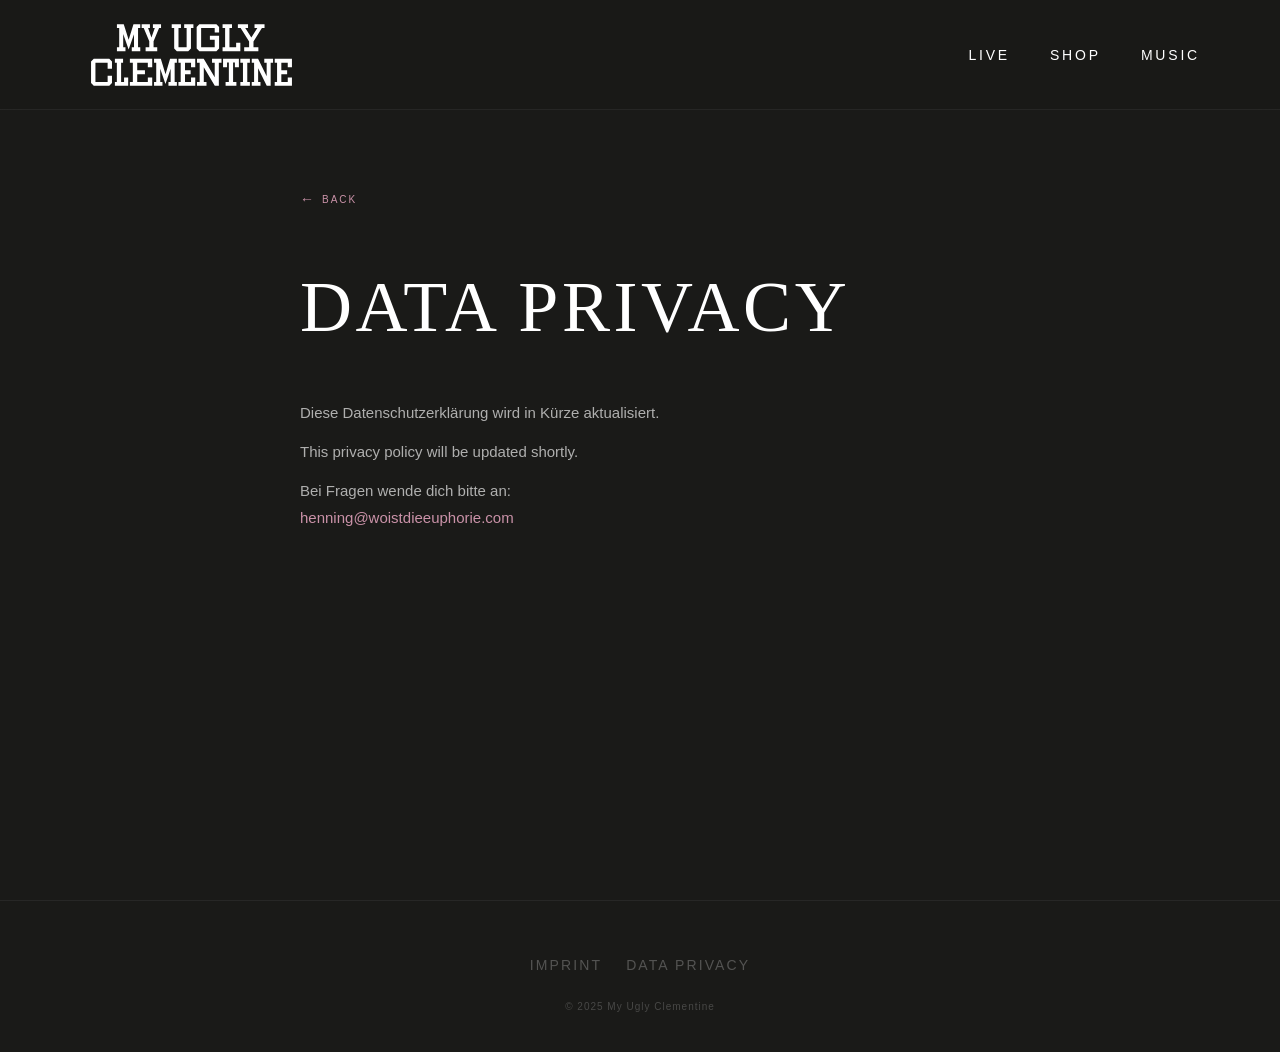
==== data-privacy.html @ e2691727 "Initial commit" ====
<!DOCTYPE html>
<html lang="de">
<head>
  <meta charset="UTF-8">
  <meta name="viewport" content="width=device-width, initial-scale=1.0">
  <title>Data Privacy – My Ugly Clementine</title>
  <link rel="stylesheet" href="style.css">
</head>
<body>

  <nav id="main-nav" class="scrolled">
    <div class="nav-inner">
      <a href="index.html" class="nav-logo">
        <img src="./Images/MUC-Logo_01.svg" alt="My Ugly Clementine">
      </a>
      <ul class="nav-links">
        <li><a href="index.html#live">Live</a></li>
        <li><a href="https://shop.myuglyclementine.com/" target="_blank" rel="noopener">Shop</a></li>
        <li><a href="https://linktr.ee/myuglyclementine" target="_blank" rel="noopener">Music</a></li>
      </ul>
    </div>
  </nav>

  <main class="subpage-wrap">
    <div class="container">
      <a href="index.html" class="subpage-back">Back</a>
      <h1>Data Privacy</h1>

      <p>Diese Datenschutzerklärung wird in Kürze aktualisiert.</p>
      <p>This privacy policy will be updated shortly.</p>

      <p>Bei Fragen wende dich bitte an:<br>
        <a href="mailto:henning@woistdieeuphorie.com">henning@woistdieeuphorie.com</a>
      </p>
    </div>
  </main>

  <footer class="site-footer">
    <div class="container">
      <nav class="footer-nav">
        <a href="imprint.html">Imprint</a>
        <a href="data-privacy.html">Data Privacy</a>
      </nav>
      <p class="footer-copy">© 2025 My Ugly Clementine</p>
    </div>
  </footer>

</body>
</html>
---- style.css ----
/* ============================================================
   FONTS
   ============================================================ */
@font-face {
  font-family: 'MUC Stars';
  src: url('./fonts/MUCStars-Regular.woff2') format('woff2'),
       url('./fonts/MUCStars-Regular.woff') format('woff');
  font-weight: 400;
  font-style: normal;
  font-display: swap;
}

@font-face {
  font-family: 'MUC Stars Condensed';
  src: url('./fonts/MUCStars-RegularCondensed.woff2') format('woff2'),
       url('./fonts/MUCStars-RegularCondensed.woff') format('woff');
  font-weight: 400;
  font-style: normal;
  font-display: swap;
}

@import url('https://fonts.googleapis.com/css2?family=Inter:wght@300;400&display=swap');

/* ============================================================
   CUSTOM PROPERTIES
   ============================================================ */
:root {
  --black:        #1a1a18;
  --dark-purple:  #220025;
  --mauve:        #7a4456;
  --pink:         #ca92a8;
  --olive:        #555832;
  --navy:         #43497b;
  --rose:         #da525d;
  --white:        #ffffff;
  --off-white:    #f0ece8;

  --font-display: 'MUC Stars', serif;
  --font-condensed: 'MUC Stars Condensed', serif;
  --font-body:    'Inter', Arial, sans-serif;

  --nav-height: 110px;
  --transition: 0.3s ease;
}

/* ============================================================
   RESET & BASE
   ============================================================ */
*, *::before, *::after {
  box-sizing: border-box;
  margin: 0;
  padding: 0;
}

html {
  scroll-behavior: smooth;
}

body {
  background-color: var(--black);
  color: var(--white);
  font-family: var(--font-body);
  font-weight: 300;
  -webkit-font-smoothing: subpixel-antialiased;
  -moz-osx-font-smoothing: auto;
}

a {
  color: inherit;
  text-decoration: none;
}

ul {
  list-style: none;
}

img {
  display: block;
  max-width: 100%;
}

.container {
  width: 100%;
  max-width: 1200px;
  margin: 0 auto;
  padding: 0 40px;
}

/* ============================================================
   NAVIGATION
   ============================================================ */
#main-nav {
  position: fixed;
  top: 0;
  left: 0;
  right: 0;
  z-index: 100;
  height: var(--nav-height);
  background: linear-gradient(to bottom, rgba(26,26,24,0.6) 0%, rgba(26,26,24,0) 100%);
  transition: background var(--transition), backdrop-filter var(--transition);
}

#main-nav.scrolled {
  background: rgba(26, 26, 24, 0.92);
  backdrop-filter: blur(12px);
  -webkit-backdrop-filter: blur(12px);
  border-bottom: 1px solid rgba(255, 255, 255, 0.06);
}

.nav-inner {
  max-width: 1200px;
  margin: 0 auto;
  padding: 0 40px;
  height: 100%;
  display: flex;
  align-items: center;
  justify-content: space-between;
}

.nav-logo img {
  height: 96px;
  width: auto;
  filter: brightness(0) invert(1);
  transition: opacity var(--transition);
}

.nav-logo:hover img {
  opacity: 0.7;
}

.nav-links {
  display: flex;
  align-items: center;
  gap: 40px;
}

.nav-links a {
  font-family: var(--font-body);
  font-weight: 400;
  font-size: 14px;
  letter-spacing: 0.2em;
  text-transform: uppercase;
  color: var(--white);
  transition: color var(--transition);
  position: relative;
}

.nav-links a::after {
  content: '';
  position: absolute;
  bottom: -3px;
  left: 0;
  right: 0;
  height: 1px;
  background: var(--pink);
  transform: scaleX(0);
  transition: transform var(--transition);
  transform-origin: left center;
}

.nav-links a:hover {
  color: var(--pink);
}

.nav-links a:hover::after {
  transform: scaleX(1);
}

/* ============================================================
   HERO
   ============================================================ */
.hero {
  position: relative;
  width: 100%;
  height: 100vh;
  min-height: 600px;
  background-image: url('Images/MUC_Hero-Image.jpg');
  background-size: cover;
  background-position: center top;
  background-repeat: no-repeat;
}

.hero-overlay {
  position: absolute;
  inset: 0;
  background: linear-gradient(
    to bottom,
    rgba(26, 26, 24, 0.15) 0%,
    rgba(26, 26, 24, 0.0) 40%,
    rgba(26, 26, 24, 0.5) 80%,
    rgba(26, 26, 24, 1.0) 100%
  );
}

/* ---- Scroll indicator ---- */
.hero-scroll {
  position: absolute;
  bottom: 36px;
  left: 50%;
  transform: translateX(-50%);
  display: flex;
  flex-direction: column;
  align-items: center;
  gap: 8px;
  color: rgba(255, 255, 255, 0.7);
  transition: color var(--transition);
  animation: scrollBounce 2.2s ease-in-out infinite;
}

.hero-scroll-label {
  font-family: var(--font-body);
  font-weight: 300;
  font-size: 10px;
  letter-spacing: 0.25em;
  text-transform: uppercase;
}

.hero-scroll:hover {
  color: var(--white);
}

.hero-scroll svg {
  width: 28px;
  height: 28px;
}

@keyframes scrollBounce {
  0%, 100% { transform: translateX(-50%) translateY(0);   opacity: 0.7; }
  50%       { transform: translateX(-50%) translateY(8px); opacity: 1;   }
}

/* ============================================================
   TOUR / LIVE SECTION
   ============================================================ */
.tour-section {
  padding: 80px 0 120px;
  background: var(--black);
  scroll-margin-top: var(--nav-height);
}

.section-heading {
  font-family: var(--font-display);
  font-weight: 400;
  font-size: clamp(60px, 10vw, 120px);
  letter-spacing: 0.05em;
  text-transform: uppercase;
  color: var(--white);
  line-height: 1;
  margin-bottom: 60px;
}

/* ---- Tour list ---- */
.tour-list {
  width: 100%;
}

.tour-loading,
.tour-empty,
.tour-error {
  font-family: var(--font-body);
  font-weight: 300;
  font-size: 14px;
  letter-spacing: 0.05em;
  color: rgba(255, 255, 255, 0.4);
  padding: 40px 0;
}

.tour-row {
  display: grid;
  grid-template-columns: 160px 1fr auto;
  align-items: center;
  gap: 24px;
  padding: 22px 0;
  border-top: 1px solid rgba(255, 255, 255, 0.1);
  transition: background var(--transition);
}

.tour-row:last-child {
  border-bottom: 1px solid rgba(255, 255, 255, 0.1);
}

.tour-row:hover {
  background: rgba(255, 255, 255, 0.02);
}

.tour-date {
  font-family: var(--font-body);
  font-weight: 300;
  font-size: 13px;
  letter-spacing: 0.08em;
  color: var(--pink);
  text-transform: uppercase;
  white-space: nowrap;
}

.tour-info {
  display: flex;
  flex-direction: column;
  gap: 4px;
}

.tour-city {
  font-family: var(--font-body);
  font-weight: 400;
  font-size: 16px;
  letter-spacing: 0.02em;
  color: var(--white);
}

.tour-venue {
  font-family: var(--font-body);
  font-weight: 300;
  font-size: 13px;
  letter-spacing: 0.02em;
  color: rgba(255, 255, 255, 0.45);
}

.tour-ticket {
  display: inline-block;
  font-family: var(--font-body);
  font-weight: 300;
  font-size: 10px;
  letter-spacing: 0.2em;
  text-transform: uppercase;
  color: var(--white);
  border: 1px solid rgba(255, 255, 255, 0.3);
  padding: 8px 18px;
  white-space: nowrap;
  transition: background var(--transition), color var(--transition), border-color var(--transition);
}

.tour-ticket:hover {
  background: var(--pink);
  border-color: var(--pink);
  color: var(--black);
}

.tour-ticket-placeholder {
  display: inline-block;
  width: 100px;
}

/* ============================================================
   FOOTER
   ============================================================ */
.site-footer {
  background: var(--black);
  border-top: 1px solid rgba(255, 255, 255, 0.06);
  padding: 56px 0 40px;
}

.site-footer .container {
  display: flex;
  flex-direction: column;
  align-items: center;
  gap: 28px;
}

.footer-logo {
  height: 56px;
  width: auto;
  filter: brightness(0) invert(1);
  opacity: 0.35;
  transition: opacity var(--transition);
}

.footer-logo:hover {
  opacity: 0.7;
}

.footer-contacts {
  display: flex;
  flex-wrap: wrap;
  justify-content: center;
  align-items: center;
  gap: 6px 0;
  font-family: var(--font-body);
  font-weight: 300;
  font-size: 11px;
  letter-spacing: 0.04em;
  color: rgba(255, 255, 255, 0.35);
  text-align: center;
  line-height: 1.8;
}

.footer-contacts a {
  color: rgba(255, 255, 255, 0.35);
  transition: color var(--transition);
}

.footer-contacts a:hover {
  color: var(--pink);
}

.footer-sep {
  margin: 0 10px;
  opacity: 0.4;
}

.footer-nav {
  display: flex;
  gap: 24px;
}

.footer-nav a {
  font-family: var(--font-body);
  font-weight: 300;
  font-size: 14px;
  letter-spacing: 0.15em;
  text-transform: uppercase;
  color: rgba(255, 255, 255, 0.25);
  transition: color var(--transition);
}

.footer-nav a:hover {
  color: var(--white);
}

.footer-copy {
  font-family: var(--font-body);
  font-weight: 300;
  font-size: 10px;
  letter-spacing: 0.1em;
  color: rgba(255, 255, 255, 0.2);
}

/* ============================================================
   SUBPAGES (Imprint / Data Privacy)
   ============================================================ */
.subpage-wrap {
  min-height: 100vh;
  padding: calc(var(--nav-height) + 80px) 0 120px;
}

.subpage-wrap .container {
  max-width: 760px;
}

.subpage-wrap h1 {
  font-family: var(--font-display);
  font-weight: 400;
  font-size: clamp(40px, 6vw, 72px);
  letter-spacing: 0.05em;
  text-transform: uppercase;
  color: var(--white);
  margin-bottom: 56px;
  line-height: 1;
}

.subpage-wrap h2 {
  font-family: var(--font-body);
  font-weight: 400;
  font-size: 11px;
  letter-spacing: 0.2em;
  text-transform: uppercase;
  color: var(--pink);
  margin: 48px 0 16px;
}

.subpage-wrap h2:first-of-type {
  margin-top: 0;
}

.subpage-wrap p {
  font-family: var(--font-body);
  font-weight: 300;
  font-size: 15px;
  line-height: 1.8;
  color: rgba(255, 255, 255, 0.65);
  margin-bottom: 12px;
}

.subpage-wrap a {
  color: var(--pink);
  transition: opacity var(--transition);
}

.subpage-wrap a:hover {
  opacity: 0.7;
}

.subpage-back {
  display: inline-flex;
  align-items: center;
  gap: 8px;
  font-family: var(--font-body);
  font-weight: 300;
  font-size: 10px;
  letter-spacing: 0.2em;
  text-transform: uppercase;
  color: rgba(255, 255, 255, 0.35);
  margin-bottom: 64px;
  transition: color var(--transition);
}

.subpage-back:hover {
  color: var(--white);
}

.subpage-back::before {
  content: '←';
  font-size: 14px;
  letter-spacing: 0;
}

/* ============================================================
   RESPONSIVE
   ============================================================ */
@media (max-width: 768px) {
  :root {
    --nav-height: 80px;
  }

  .container {
    padding: 0 24px;
  }

  .nav-inner {
    padding: 0 24px;
  }

  .nav-logo img {
    height: 60px;
  }

  .nav-links {
    gap: 24px;
  }

  .nav-links a {
    font-size: 10px;
  }

  .tour-section {
    padding: 60px 0 80px;
  }

  .section-heading {
    margin-bottom: 40px;
  }

  .tour-row {
    grid-template-columns: 1fr auto;
    grid-template-rows: auto auto;
    gap: 8px 16px;
    padding: 18px 0;
  }

  .tour-date {
    grid-column: 1;
    grid-row: 1;
    font-size: 11px;
  }

  .tour-info {
    grid-column: 1;
    grid-row: 2;
  }

  .tour-ticket, .tour-ticket-placeholder {
    grid-column: 2;
    grid-row: 1 / 3;
    align-self: center;
  }
}

@media (max-width: 480px) {
  .nav-links {
    gap: 16px;
  }

  .tour-row {
    grid-template-columns: 1fr;
    grid-template-rows: auto;
    gap: 6px;
  }

  .tour-ticket, .tour-ticket-placeholder {
    grid-column: 1;
    grid-row: auto;
    display: inline-block;
    margin-top: 8px;
  }
}
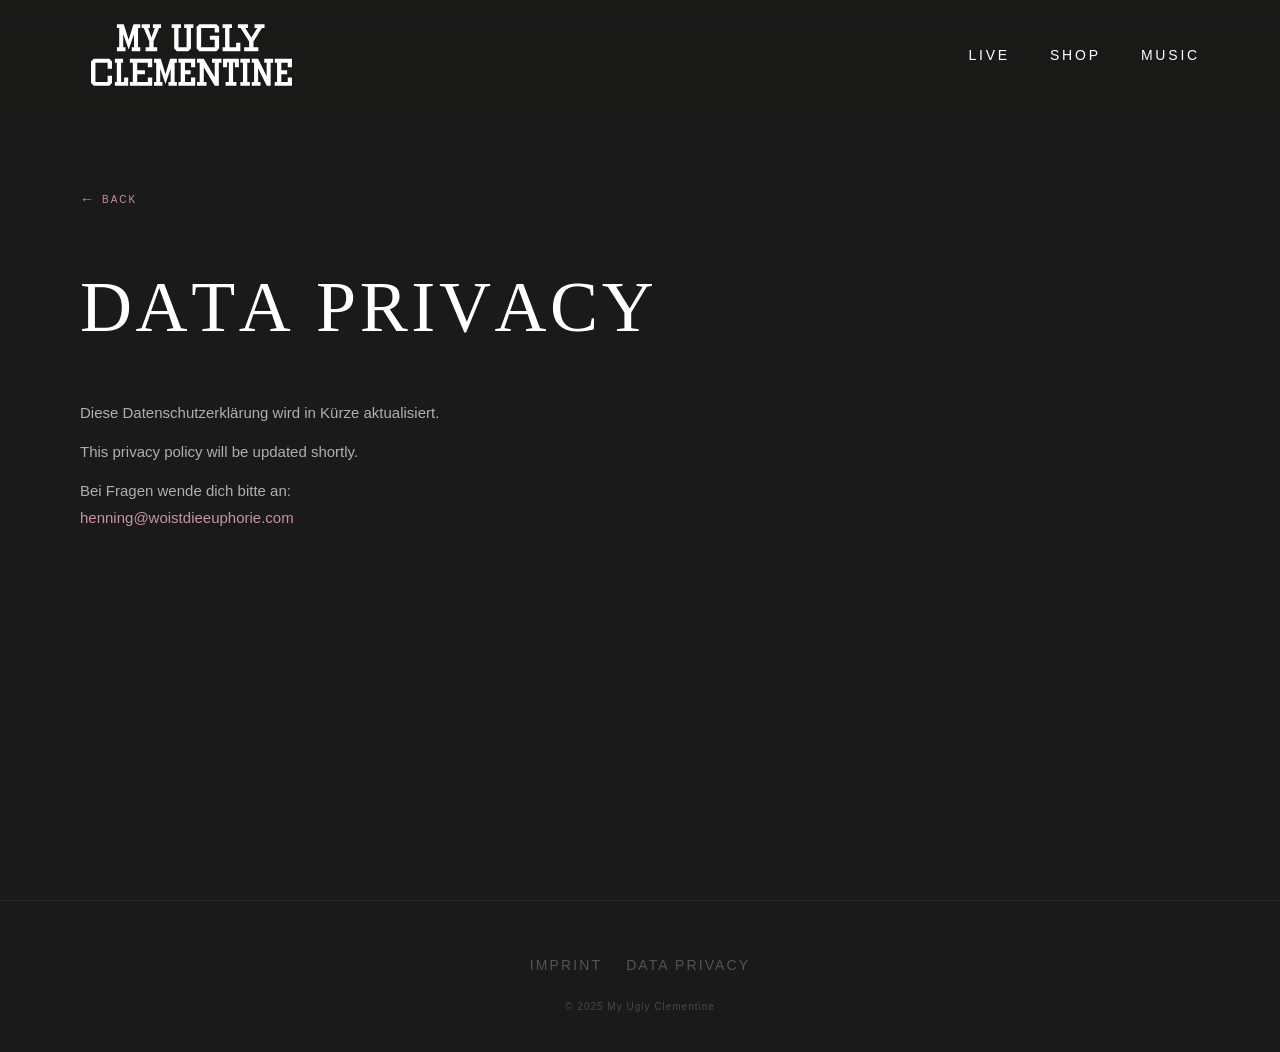
==== commit 388a06fb: "Fix critical accessibility issues" ====
--- a/data-privacy.html
+++ b/data-privacy.html
@@ -4,11 +4,15 @@
   <meta charset="UTF-8">
   <meta name="viewport" content="width=device-width, initial-scale=1.0">
   <title>Data Privacy – My Ugly Clementine</title>
+  <meta name="description" content="Datenschutzerklärung von My Ugly Clementine.">
+  <meta name="robots" content="noindex, follow">
+  <link rel="canonical" href="https://myuglyclementine.netlify.app/data-privacy.html">
+  <link rel="icon" href="./Images/MUC-Logo_01.svg" type="image/svg+xml">
   <link rel="stylesheet" href="style.css">
 </head>
 <body>
 
-  <nav id="main-nav" class="scrolled">
+  <nav id="main-nav" class="scrolled" aria-label="Hauptnavigation">
     <div class="nav-inner">
       <a href="index.html" class="nav-logo">
         <img src="./Images/MUC-Logo_01.svg" alt="My Ugly Clementine">
@@ -37,7 +41,7 @@
 
   <footer class="site-footer">
     <div class="container">
-      <nav class="footer-nav">
+      <nav class="footer-nav" aria-label="Rechtliches">
         <a href="imprint.html">Imprint</a>
         <a href="data-privacy.html">Data Privacy</a>
       </nav>
@@ -45,5 +49,6 @@
     </div>
   </footer>
 
+  <script src="script.js"></script>
 </body>
 </html>
--- a/style.css
+++ b/style.css
@@ -11,6 +11,14 @@
 }
 
 @font-face {
+  font-family: 'MUC Stars VF';
+  src: url('./fonts/MUCStarsVF.ttf') format('truetype');
+  font-weight: 400;
+  font-style: normal;
+  font-display: swap;
+}
+
+@font-face {
   font-family: 'MUC Stars Condensed';
   src: url('./fonts/MUCStars-RegularCondensed.woff2') format('woff2'),
        url('./fonts/MUCStars-RegularCondensed.woff') format('woff');
@@ -19,7 +27,23 @@
   font-display: swap;
 }
 
-@import url('https://fonts.googleapis.com/css2?family=Inter:wght@300;400&display=swap');
+@font-face {
+  font-family: 'Nimbus Sans';
+  src: url('./fonts/nimbus-sans_regular-webfont.woff2') format('woff2'),
+       url('./fonts/nimbus-sans_regular-webfont.woff') format('woff');
+  font-weight: 300;
+  font-style: normal;
+  font-display: swap;
+}
+
+@font-face {
+  font-family: 'Nimbus Sans';
+  src: url('./fonts/nimbus-sans_regular-webfont.woff2') format('woff2'),
+       url('./fonts/nimbus-sans_regular-webfont.woff') format('woff');
+  font-weight: 400;
+  font-style: normal;
+  font-display: swap;
+}
 
 /* ============================================================
    CUSTOM PROPERTIES
@@ -37,10 +61,25 @@
 
   --font-display: 'MUC Stars', serif;
   --font-condensed: 'MUC Stars Condensed', serif;
-  --font-body:    'Inter', Arial, sans-serif;
+  --font-body:    'Nimbus Sans', Arial, sans-serif;
 
   --nav-height: 110px;
   --transition: 0.3s ease;
+}
+
+/* ============================================================
+   ACCESSIBILITY
+   ============================================================ */
+.sr-only {
+  position: absolute;
+  width: 1px;
+  height: 1px;
+  padding: 0;
+  margin: -1px;
+  overflow: hidden;
+  clip: rect(0,0,0,0);
+  white-space: nowrap;
+  border: 0;
 }
 
 /* ============================================================
@@ -174,7 +213,7 @@
   width: 100%;
   height: 100vh;
   min-height: 600px;
-  background-image: url('Images/MUC_Hero-Image.jpg');
+  background-image: url('Images/MUC_Hero-Image.webp');
   background-size: cover;
   background-position: center top;
   background-repeat: no-repeat;
@@ -239,7 +278,7 @@
 }
 
 .section-heading {
-  font-family: var(--font-display);
+  font-family: 'MUC Stars VF', serif;
   font-weight: 400;
   font-size: clamp(60px, 10vw, 120px);
   letter-spacing: 0.05em;
@@ -247,6 +286,10 @@
   color: var(--white);
   line-height: 1;
   margin-bottom: 60px;
+}
+
+.section-heading .vf-char {
+  display: inline-block;
 }
 
 /* ---- Tour list ---- */
@@ -267,10 +310,10 @@
 
 .tour-row {
   display: grid;
-  grid-template-columns: 160px 1fr auto;
+  grid-template-columns: 220px 1fr auto;
   align-items: center;
   gap: 24px;
-  padding: 22px 0;
+  padding: 20px 0;
   border-top: 1px solid rgba(255, 255, 255, 0.1);
   transition: background var(--transition);
 }
@@ -284,47 +327,54 @@
 }
 
 .tour-date {
-  font-family: var(--font-body);
-  font-weight: 300;
-  font-size: 13px;
-  letter-spacing: 0.08em;
-  color: var(--pink);
+  font-family: 'MUC Stars VF', serif;
+  font-weight: 400;
+  font-size: clamp(32px, 4vw, 52px);
+  letter-spacing: 0.02em;
+  color: var(--white);
   text-transform: uppercase;
   white-space: nowrap;
+  line-height: 1;
+}
+
+.tour-date .vf-char {
+  display: inline;
 }
 
 .tour-info {
-  display: flex;
-  flex-direction: column;
-  gap: 4px;
+  display: block;
 }
 
 .tour-city {
-  font-family: var(--font-body);
-  font-weight: 400;
-  font-size: 16px;
-  letter-spacing: 0.02em;
-  color: var(--white);
+  font-family: 'Nimbus Sans', Arial, sans-serif;
+  font-weight: 400;
+  font-size: clamp(28px, 3.5vw, 46px);
+  letter-spacing: -0.075em;
+  text-transform: uppercase;
+  color: var(--white);
+  line-height: 1;
 }
 
 .tour-venue {
-  font-family: var(--font-body);
-  font-weight: 300;
-  font-size: 13px;
-  letter-spacing: 0.02em;
-  color: rgba(255, 255, 255, 0.45);
+  font-family: 'Nimbus Sans', Arial, sans-serif;
+  font-weight: 300;
+  font-size: clamp(28px, 3.5vw, 46px);
+  letter-spacing: -0.075em;
+  text-transform: none;
+  color: rgba(255, 255, 255, 0.5);
 }
 
 .tour-ticket {
   display: inline-block;
   font-family: var(--font-body);
   font-weight: 300;
-  font-size: 10px;
+  font-size: 13px;
   letter-spacing: 0.2em;
   text-transform: uppercase;
   color: var(--white);
   border: 1px solid rgba(255, 255, 255, 0.3);
-  padding: 8px 18px;
+  padding: 14px 24px;
+  margin-right: 24px;
   white-space: nowrap;
   transition: background var(--transition), color var(--transition), border-color var(--transition);
 }
@@ -433,11 +483,11 @@
 }
 
 .subpage-wrap .container {
-  max-width: 760px;
+  max-width: 1200px;
 }
 
 .subpage-wrap h1 {
-  font-family: var(--font-display);
+  font-family: 'MUC Stars VF', serif;
   font-weight: 400;
   font-size: clamp(40px, 6vw, 72px);
   letter-spacing: 0.05em;
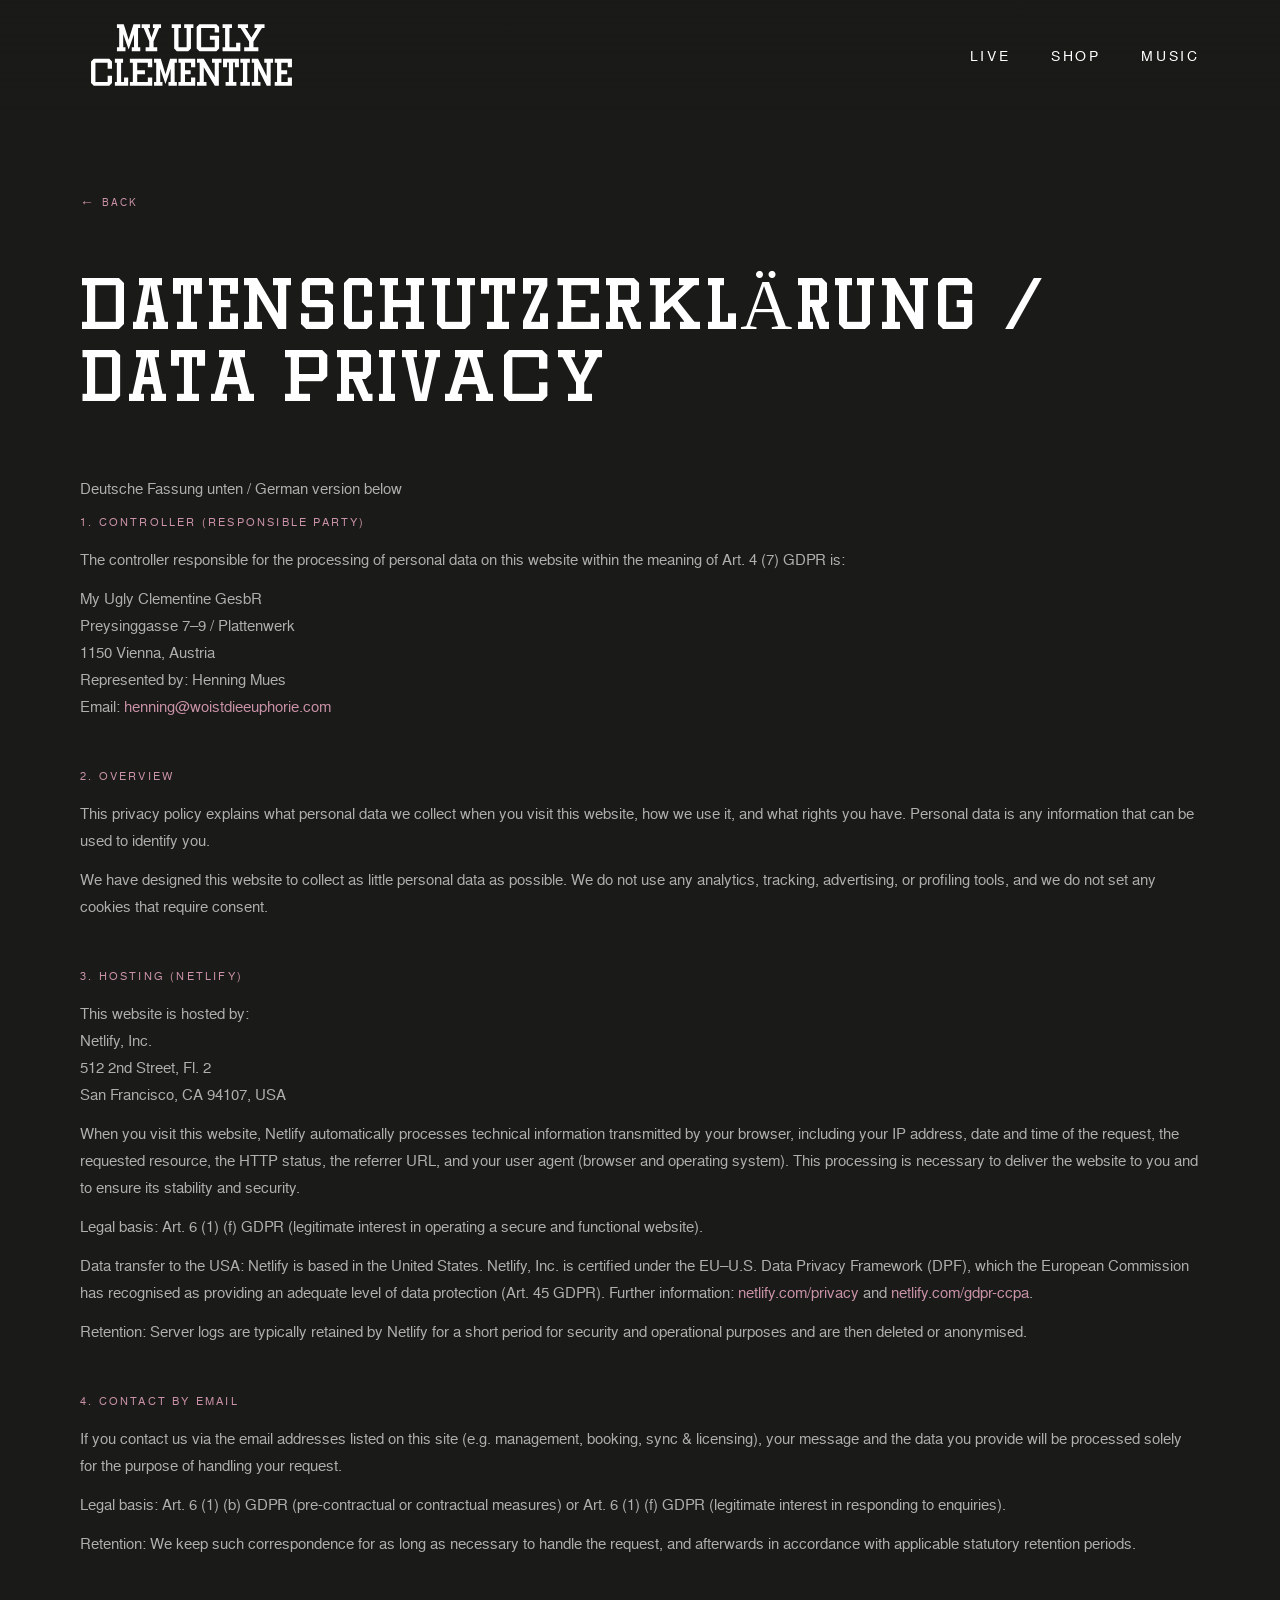
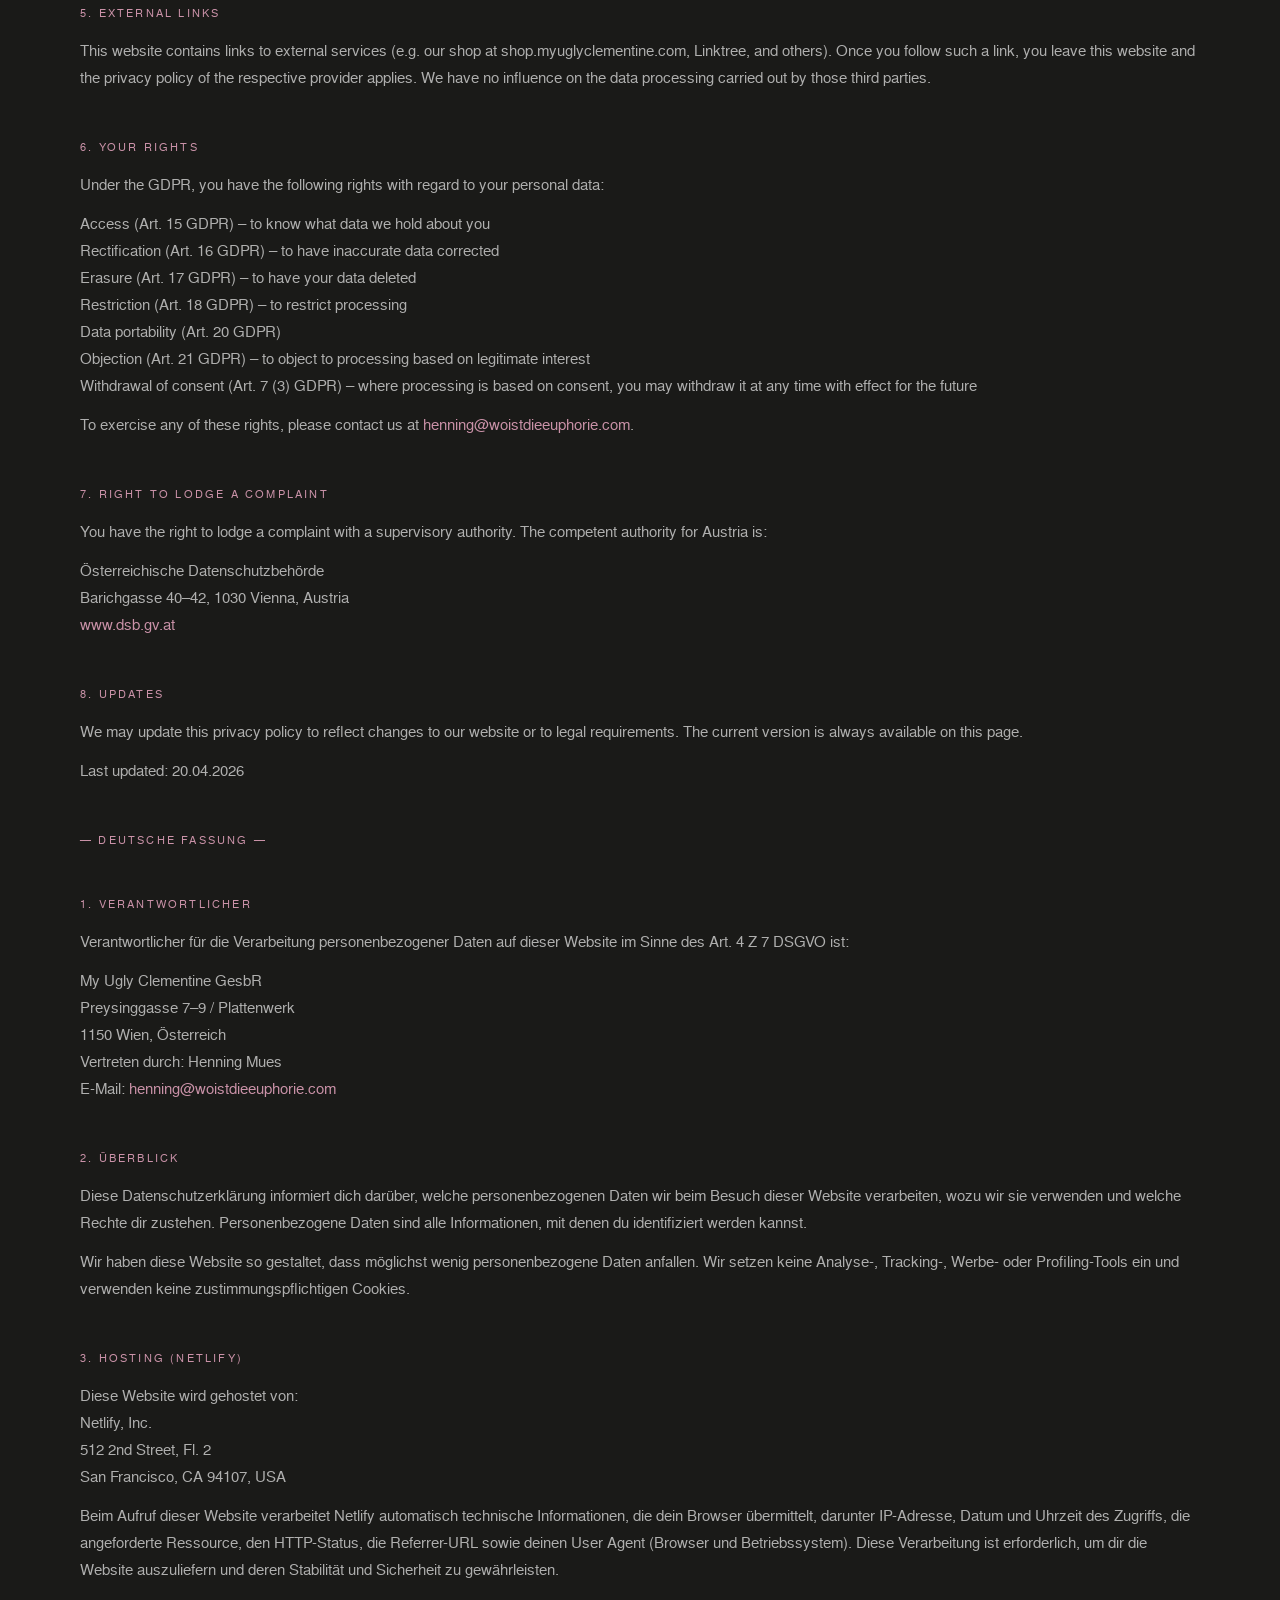
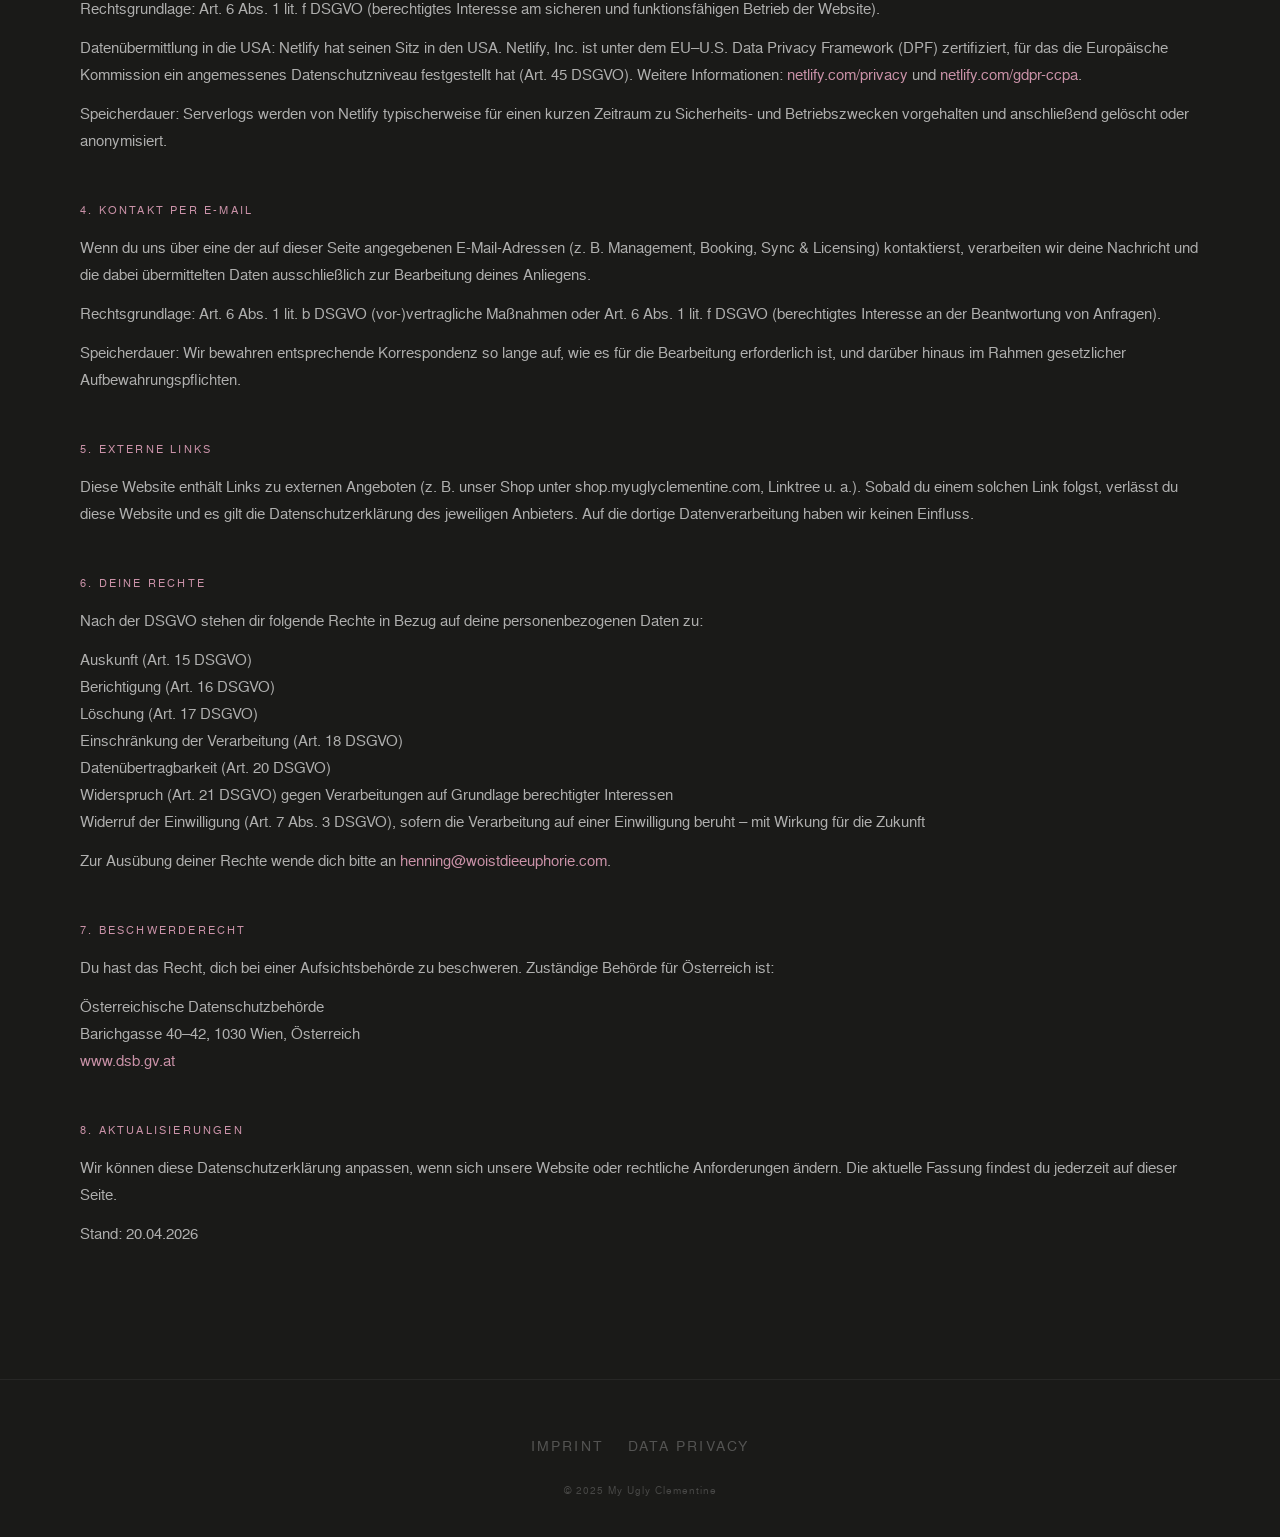
==== commit 26f9e3ef: "Update data privacy page with full bilingual policy" ====
--- a/data-privacy.html
+++ b/data-privacy.html
@@ -28,14 +28,121 @@
   <main class="subpage-wrap">
     <div class="container">
       <a href="index.html" class="subpage-back">Back</a>
-      <h1>Data Privacy</h1>
+      <h1>Datenschutzerklärung / Data Privacy</h1>
 
-      <p>Diese Datenschutzerklärung wird in Kürze aktualisiert.</p>
-      <p>This privacy policy will be updated shortly.</p>
+      <p>Deutsche Fassung unten / German version below</p>
 
-      <p>Bei Fragen wende dich bitte an:<br>
-        <a href="mailto:henning@woistdieeuphorie.com">henning@woistdieeuphorie.com</a>
+      <h2>1. Controller (Responsible Party)</h2>
+      <p>The controller responsible for the processing of personal data on this website within the meaning of Art. 4 (7) GDPR is:</p>
+      <p>My Ugly Clementine GesbR<br>
+        Preysinggasse 7–9 / Plattenwerk<br>
+        1150 Vienna, Austria<br>
+        Represented by: Henning Mues<br>
+        Email: <a href="mailto:henning@woistdieeuphorie.com">henning@woistdieeuphorie.com</a>
       </p>
+
+      <h2>2. Overview</h2>
+      <p>This privacy policy explains what personal data we collect when you visit this website, how we use it, and what rights you have. Personal data is any information that can be used to identify you.</p>
+      <p>We have designed this website to collect as little personal data as possible. We do not use any analytics, tracking, advertising, or profiling tools, and we do not set any cookies that require consent.</p>
+
+      <h2>3. Hosting (Netlify)</h2>
+      <p>This website is hosted by:<br>
+        Netlify, Inc.<br>
+        512 2nd Street, Fl. 2<br>
+        San Francisco, CA 94107, USA
+      </p>
+      <p>When you visit this website, Netlify automatically processes technical information transmitted by your browser, including your IP address, date and time of the request, the requested resource, the HTTP status, the referrer URL, and your user agent (browser and operating system). This processing is necessary to deliver the website to you and to ensure its stability and security.</p>
+      <p>Legal basis: Art. 6 (1) (f) GDPR (legitimate interest in operating a secure and functional website).</p>
+      <p>Data transfer to the USA: Netlify is based in the United States. Netlify, Inc. is certified under the EU–U.S. Data Privacy Framework (DPF), which the European Commission has recognised as providing an adequate level of data protection (Art. 45 GDPR). Further information: <a href="https://www.netlify.com/privacy/" target="_blank" rel="noopener">netlify.com/privacy</a> and <a href="https://www.netlify.com/gdpr-ccpa/" target="_blank" rel="noopener">netlify.com/gdpr-ccpa</a>.</p>
+      <p>Retention: Server logs are typically retained by Netlify for a short period for security and operational purposes and are then deleted or anonymised.</p>
+
+      <h2>4. Contact by Email</h2>
+      <p>If you contact us via the email addresses listed on this site (e.g. management, booking, sync &amp; licensing), your message and the data you provide will be processed solely for the purpose of handling your request.</p>
+      <p>Legal basis: Art. 6 (1) (b) GDPR (pre-contractual or contractual measures) or Art. 6 (1) (f) GDPR (legitimate interest in responding to enquiries).</p>
+      <p>Retention: We keep such correspondence for as long as necessary to handle the request, and afterwards in accordance with applicable statutory retention periods.</p>
+
+      <h2>5. External Links</h2>
+      <p>This website contains links to external services (e.g. our shop at shop.myuglyclementine.com, Linktree, and others). Once you follow such a link, you leave this website and the privacy policy of the respective provider applies. We have no influence on the data processing carried out by those third parties.</p>
+
+      <h2>6. Your Rights</h2>
+      <p>Under the GDPR, you have the following rights with regard to your personal data:</p>
+      <p>Access (Art. 15 GDPR) – to know what data we hold about you<br>
+        Rectification (Art. 16 GDPR) – to have inaccurate data corrected<br>
+        Erasure (Art. 17 GDPR) – to have your data deleted<br>
+        Restriction (Art. 18 GDPR) – to restrict processing<br>
+        Data portability (Art. 20 GDPR)<br>
+        Objection (Art. 21 GDPR) – to object to processing based on legitimate interest<br>
+        Withdrawal of consent (Art. 7 (3) GDPR) – where processing is based on consent, you may withdraw it at any time with effect for the future
+      </p>
+      <p>To exercise any of these rights, please contact us at <a href="mailto:henning@woistdieeuphorie.com">henning@woistdieeuphorie.com</a>.</p>
+
+      <h2>7. Right to Lodge a Complaint</h2>
+      <p>You have the right to lodge a complaint with a supervisory authority. The competent authority for Austria is:</p>
+      <p>Österreichische Datenschutzbehörde<br>
+        Barichgasse 40–42, 1030 Vienna, Austria<br>
+        <a href="https://www.dsb.gv.at" target="_blank" rel="noopener">www.dsb.gv.at</a>
+      </p>
+
+      <h2>8. Updates</h2>
+      <p>We may update this privacy policy to reflect changes to our website or to legal requirements. The current version is always available on this page.</p>
+      <p>Last updated: 20.04.2026</p>
+
+      <h2>— Deutsche Fassung —</h2>
+
+      <h2>1. Verantwortlicher</h2>
+      <p>Verantwortlicher für die Verarbeitung personenbezogener Daten auf dieser Website im Sinne des Art. 4 Z 7 DSGVO ist:</p>
+      <p>My Ugly Clementine GesbR<br>
+        Preysinggasse 7–9 / Plattenwerk<br>
+        1150 Wien, Österreich<br>
+        Vertreten durch: Henning Mues<br>
+        E-Mail: <a href="mailto:henning@woistdieeuphorie.com">henning@woistdieeuphorie.com</a>
+      </p>
+
+      <h2>2. Überblick</h2>
+      <p>Diese Datenschutzerklärung informiert dich darüber, welche personenbezogenen Daten wir beim Besuch dieser Website verarbeiten, wozu wir sie verwenden und welche Rechte dir zustehen. Personenbezogene Daten sind alle Informationen, mit denen du identifiziert werden kannst.</p>
+      <p>Wir haben diese Website so gestaltet, dass möglichst wenig personenbezogene Daten anfallen. Wir setzen keine Analyse-, Tracking-, Werbe- oder Profiling-Tools ein und verwenden keine zustimmungspflichtigen Cookies.</p>
+
+      <h2>3. Hosting (Netlify)</h2>
+      <p>Diese Website wird gehostet von:<br>
+        Netlify, Inc.<br>
+        512 2nd Street, Fl. 2<br>
+        San Francisco, CA 94107, USA
+      </p>
+      <p>Beim Aufruf dieser Website verarbeitet Netlify automatisch technische Informationen, die dein Browser übermittelt, darunter IP-Adresse, Datum und Uhrzeit des Zugriffs, die angeforderte Ressource, den HTTP-Status, die Referrer-URL sowie deinen User Agent (Browser und Betriebssystem). Diese Verarbeitung ist erforderlich, um dir die Website auszuliefern und deren Stabilität und Sicherheit zu gewährleisten.</p>
+      <p>Rechtsgrundlage: Art. 6 Abs. 1 lit. f DSGVO (berechtigtes Interesse am sicheren und funktionsfähigen Betrieb der Website).</p>
+      <p>Datenübermittlung in die USA: Netlify hat seinen Sitz in den USA. Netlify, Inc. ist unter dem EU–U.S. Data Privacy Framework (DPF) zertifiziert, für das die Europäische Kommission ein angemessenes Datenschutzniveau festgestellt hat (Art. 45 DSGVO). Weitere Informationen: <a href="https://www.netlify.com/privacy/" target="_blank" rel="noopener">netlify.com/privacy</a> und <a href="https://www.netlify.com/gdpr-ccpa/" target="_blank" rel="noopener">netlify.com/gdpr-ccpa</a>.</p>
+      <p>Speicherdauer: Serverlogs werden von Netlify typischerweise für einen kurzen Zeitraum zu Sicherheits- und Betriebszwecken vorgehalten und anschließend gelöscht oder anonymisiert.</p>
+
+      <h2>4. Kontakt per E-Mail</h2>
+      <p>Wenn du uns über eine der auf dieser Seite angegebenen E-Mail-Adressen (z. B. Management, Booking, Sync &amp; Licensing) kontaktierst, verarbeiten wir deine Nachricht und die dabei übermittelten Daten ausschließlich zur Bearbeitung deines Anliegens.</p>
+      <p>Rechtsgrundlage: Art. 6 Abs. 1 lit. b DSGVO (vor-)vertragliche Maßnahmen oder Art. 6 Abs. 1 lit. f DSGVO (berechtigtes Interesse an der Beantwortung von Anfragen).</p>
+      <p>Speicherdauer: Wir bewahren entsprechende Korrespondenz so lange auf, wie es für die Bearbeitung erforderlich ist, und darüber hinaus im Rahmen gesetzlicher Aufbewahrungspflichten.</p>
+
+      <h2>5. Externe Links</h2>
+      <p>Diese Website enthält Links zu externen Angeboten (z. B. unser Shop unter shop.myuglyclementine.com, Linktree u. a.). Sobald du einem solchen Link folgst, verlässt du diese Website und es gilt die Datenschutzerklärung des jeweiligen Anbieters. Auf die dortige Datenverarbeitung haben wir keinen Einfluss.</p>
+
+      <h2>6. Deine Rechte</h2>
+      <p>Nach der DSGVO stehen dir folgende Rechte in Bezug auf deine personenbezogenen Daten zu:</p>
+      <p>Auskunft (Art. 15 DSGVO)<br>
+        Berichtigung (Art. 16 DSGVO)<br>
+        Löschung (Art. 17 DSGVO)<br>
+        Einschränkung der Verarbeitung (Art. 18 DSGVO)<br>
+        Datenübertragbarkeit (Art. 20 DSGVO)<br>
+        Widerspruch (Art. 21 DSGVO) gegen Verarbeitungen auf Grundlage berechtigter Interessen<br>
+        Widerruf der Einwilligung (Art. 7 Abs. 3 DSGVO), sofern die Verarbeitung auf einer Einwilligung beruht – mit Wirkung für die Zukunft
+      </p>
+      <p>Zur Ausübung deiner Rechte wende dich bitte an <a href="mailto:henning@woistdieeuphorie.com">henning@woistdieeuphorie.com</a>.</p>
+
+      <h2>7. Beschwerderecht</h2>
+      <p>Du hast das Recht, dich bei einer Aufsichtsbehörde zu beschweren. Zuständige Behörde für Österreich ist:</p>
+      <p>Österreichische Datenschutzbehörde<br>
+        Barichgasse 40–42, 1030 Wien, Österreich<br>
+        <a href="https://www.dsb.gv.at" target="_blank" rel="noopener">www.dsb.gv.at</a>
+      </p>
+
+      <h2>8. Aktualisierungen</h2>
+      <p>Wir können diese Datenschutzerklärung anpassen, wenn sich unsere Website oder rechtliche Anforderungen ändern. Die aktuelle Fassung findest du jederzeit auf dieser Seite.</p>
+      <p>Stand: 20.04.2026</p>
     </div>
   </main>
 
--- a/style.css
+++ b/style.css
@@ -311,7 +311,7 @@
 .tour-row {
   display: grid;
   grid-template-columns: 220px 1fr auto;
-  align-items: center;
+  align-items: baseline;
   gap: 24px;
   padding: 20px 0;
   border-top: 1px solid rgba(255, 255, 255, 0.1);
@@ -341,6 +341,39 @@
   display: inline;
 }
 
+.tour-weekday {
+  font-family: 'Nimbus Sans', Arial, sans-serif;
+  font-size: 0.4em;
+  font-weight: 400;
+  letter-spacing: 0.05em;
+  vertical-align: super;
+  margin-right: 0.3em;
+  color: rgba(255, 255, 255, 0.5);
+}
+
+.tour-row.sold-out .tour-date,
+.tour-row.sold-out .tour-city,
+.tour-row.sold-out .tour-venue {
+  text-decoration: line-through;
+  opacity: 0.35;
+}
+
+.tour-sold-out {
+  font-family: var(--font-body);
+  font-size: 10px;
+  font-weight: 300;
+  letter-spacing: 0.2em;
+  text-transform: uppercase;
+  color: rgba(255, 255, 255, 0.35);
+  padding: 14px 24px;
+  margin-right: 24px;
+  border: 1px solid rgba(255, 255, 255, 0.1);
+  white-space: nowrap;
+  display: inline-block;
+  vertical-align: middle;
+}
+
+
 .tour-info {
   display: block;
 }
@@ -366,6 +399,7 @@
 
 .tour-ticket {
   display: inline-block;
+  vertical-align: middle;
   font-family: var(--font-body);
   font-weight: 300;
   font-size: 13px;
@@ -561,6 +595,7 @@
     --nav-height: 80px;
   }
 
+
   .container {
     padding: 0 24px;
   }
@@ -599,7 +634,13 @@
   .tour-date {
     grid-column: 1;
     grid-row: 1;
-    font-size: 11px;
+    font-size: 14px;
+  }
+
+  .tour-weekday {
+    font-size: 0.55em;
+    vertical-align: baseline;
+    line-height: inherit;
   }
 
   .tour-info {
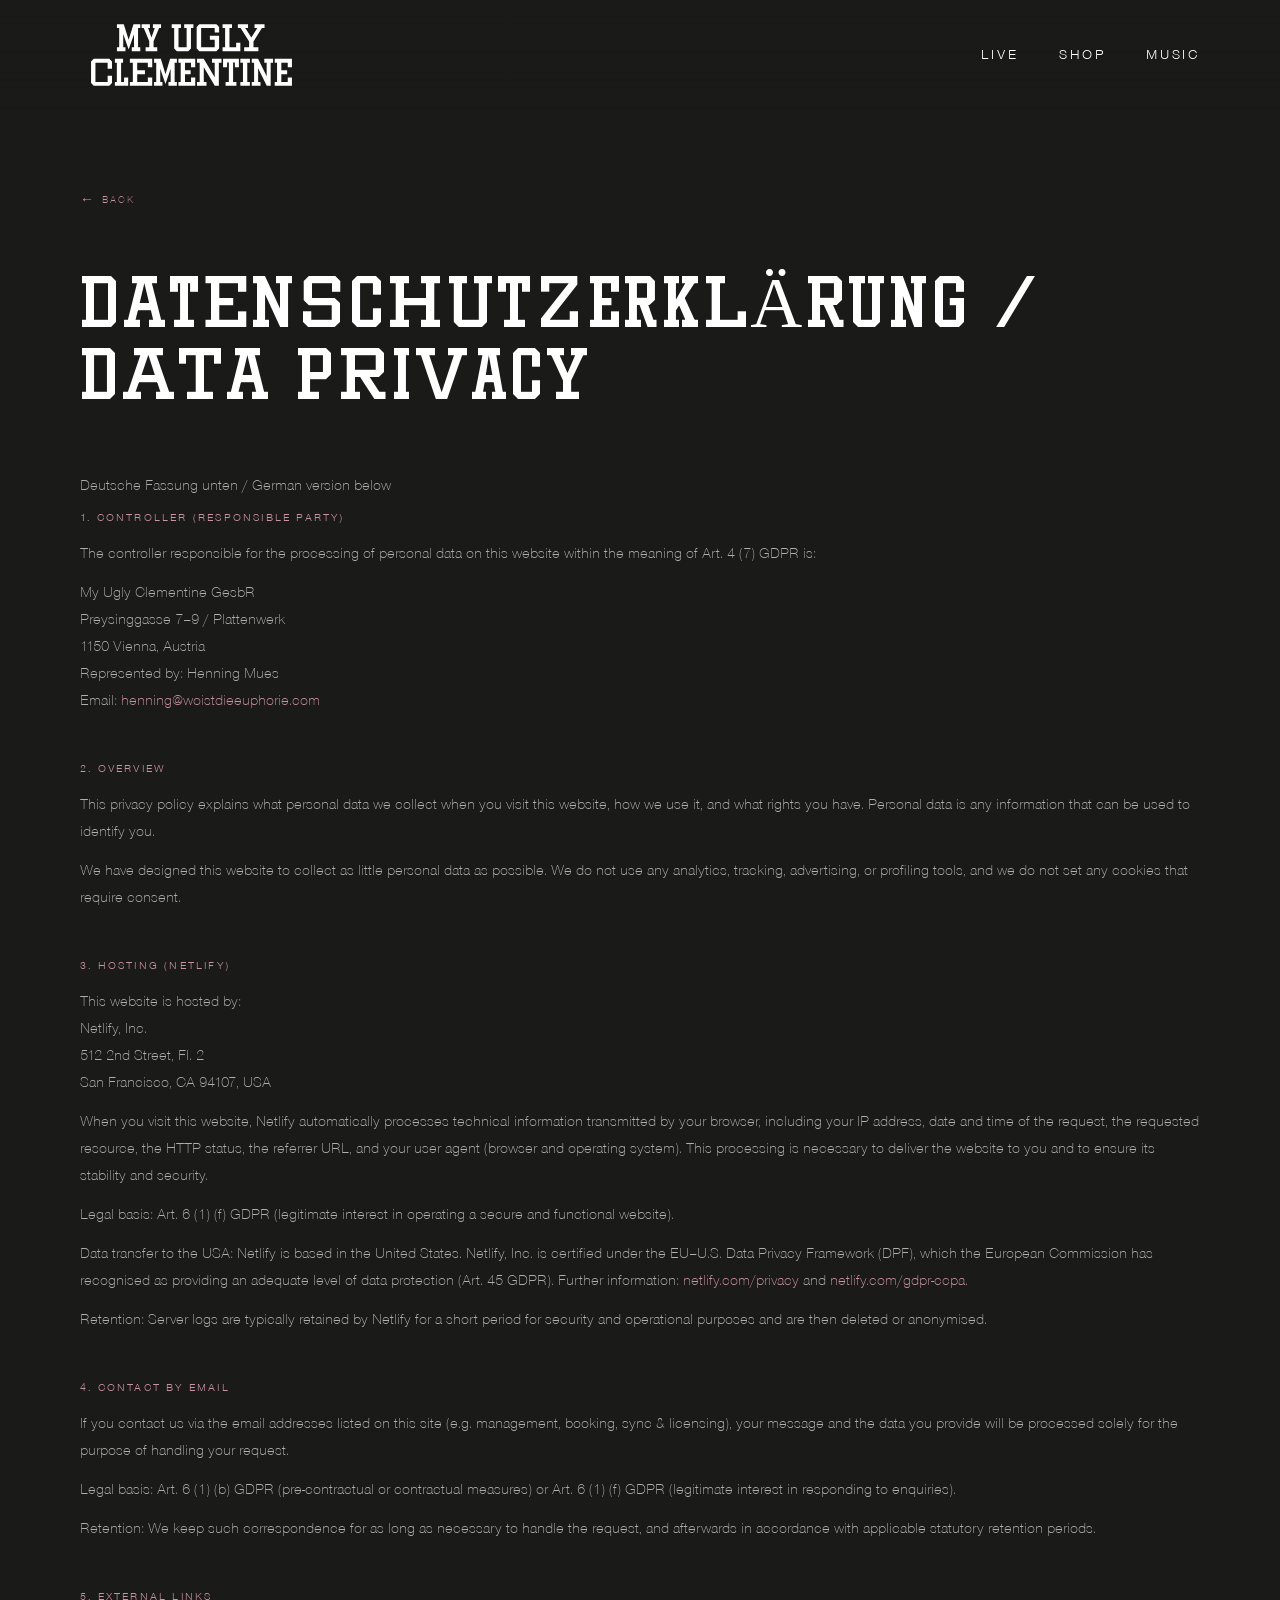
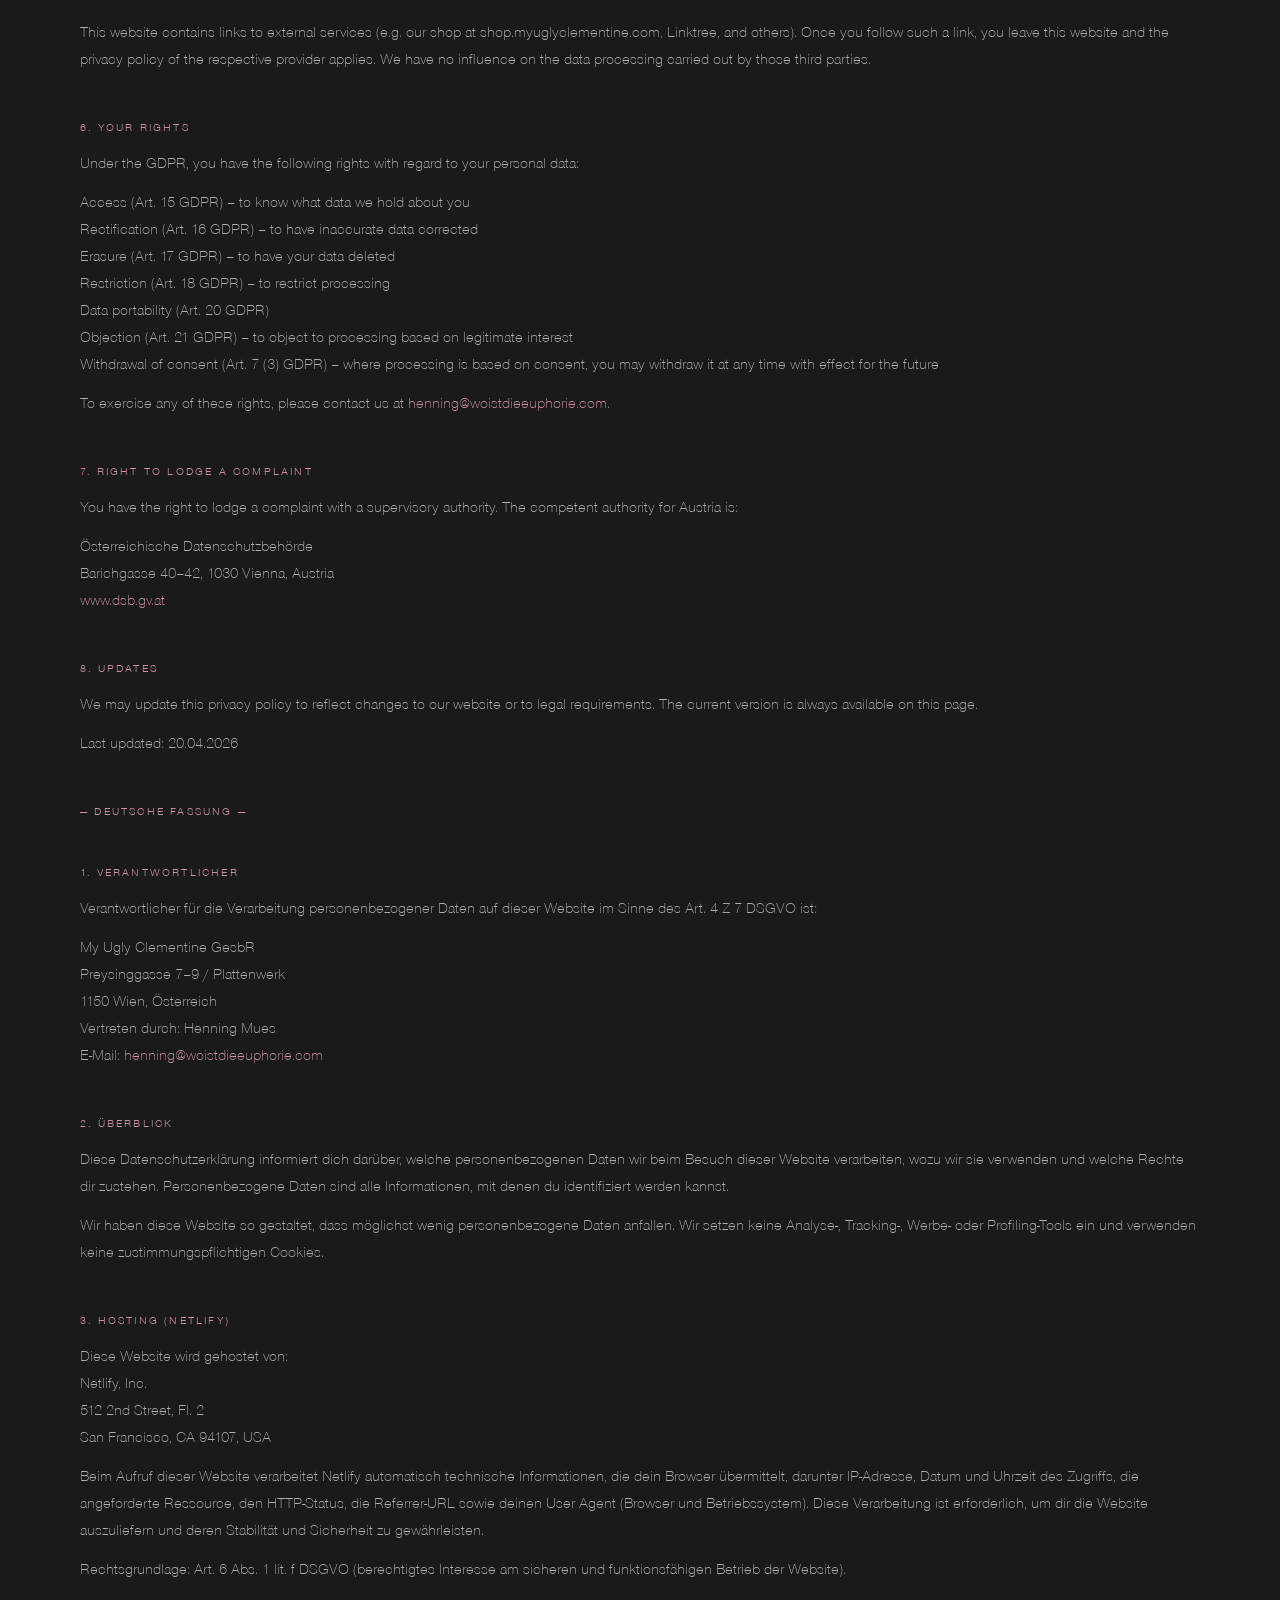
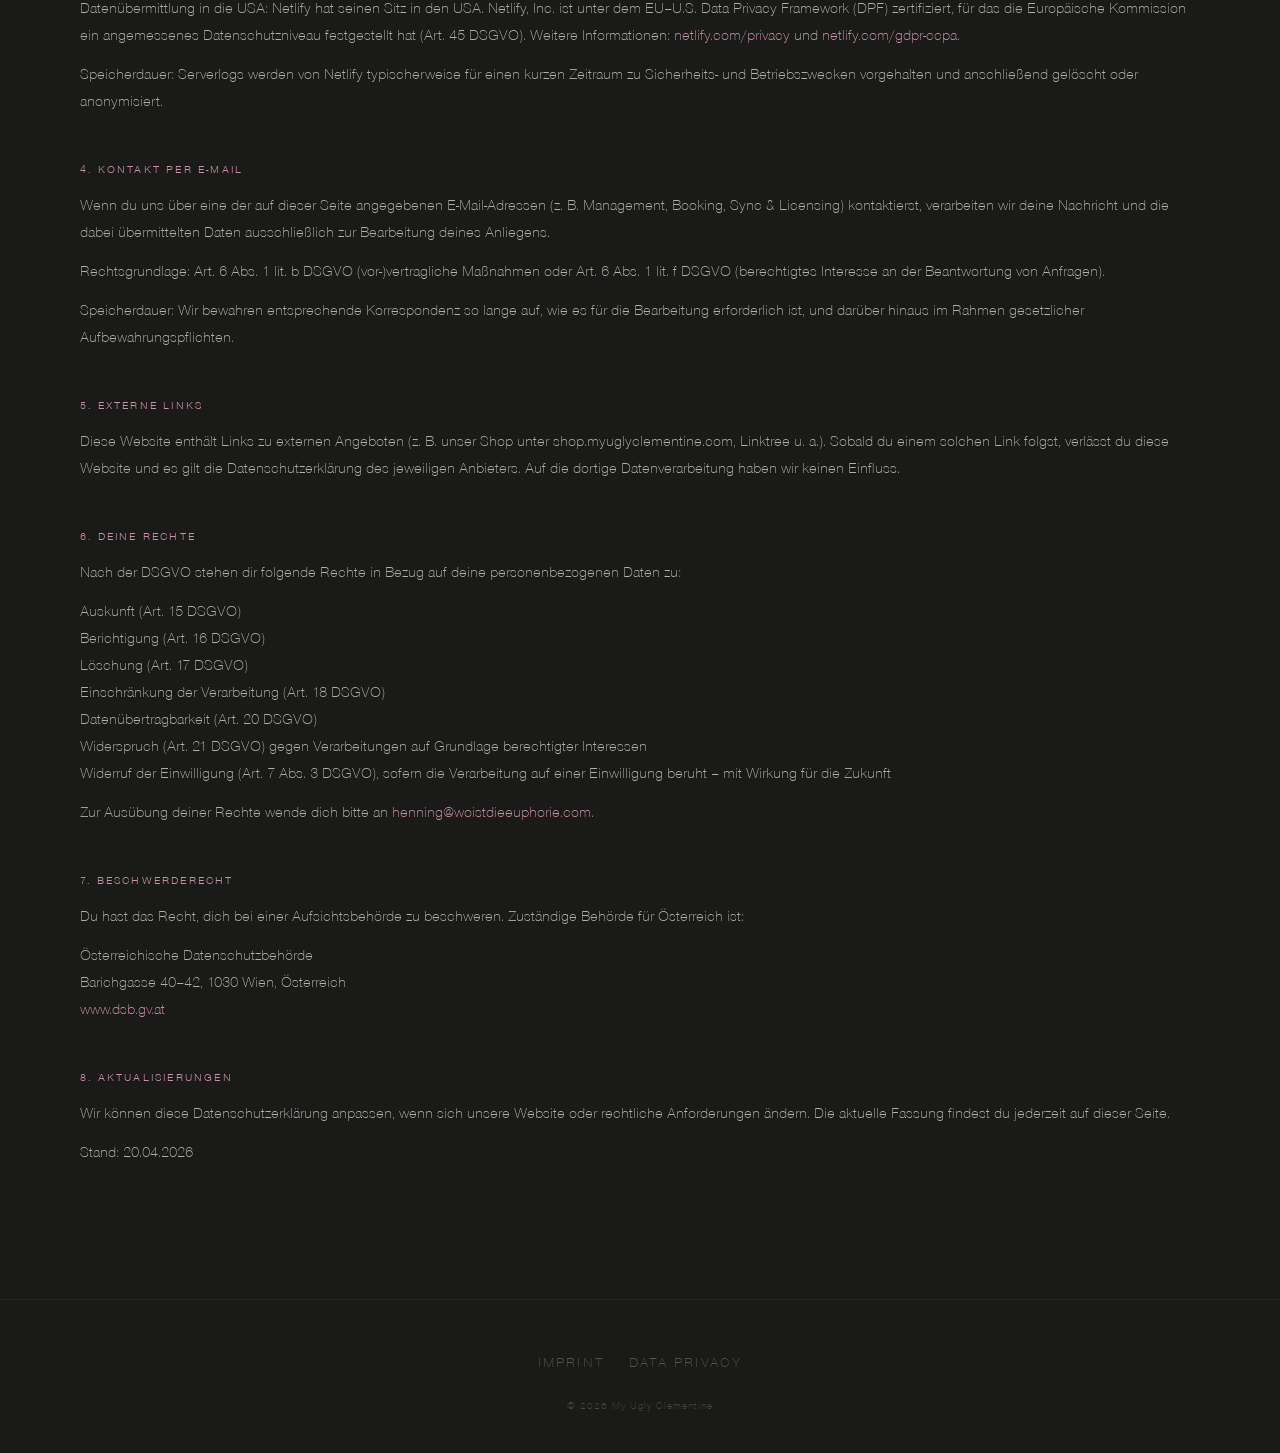
==== commit dde349c2: "Update fonts, alignment fixes, and content updates - Replace old Nimbus Sans webfonts with NimbusSan" ====
--- a/data-privacy.html
+++ b/data-privacy.html
@@ -152,7 +152,7 @@
         <a href="imprint.html">Imprint</a>
         <a href="data-privacy.html">Data Privacy</a>
       </nav>
-      <p class="footer-copy">© 2025 My Ugly Clementine</p>
+      <p class="footer-copy">© 2026 My Ugly Clementine</p>
     </div>
   </footer>
 
--- a/style.css
+++ b/style.css
@@ -29,8 +29,8 @@
 
 @font-face {
   font-family: 'Nimbus Sans';
-  src: url('./fonts/nimbus-sans_regular-webfont.woff2') format('woff2'),
-       url('./fonts/nimbus-sans_regular-webfont.woff') format('woff');
+  src: url('./fonts/NimbusSansNovusTOT-Lig.woff2') format('woff2'),
+       url('./fonts/NimbusSansNovusTOT-Lig.woff') format('woff');
   font-weight: 300;
   font-style: normal;
   font-display: swap;
@@ -38,8 +38,8 @@
 
 @font-face {
   font-family: 'Nimbus Sans';
-  src: url('./fonts/nimbus-sans_regular-webfont.woff2') format('woff2'),
-       url('./fonts/nimbus-sans_regular-webfont.woff') format('woff');
+  src: url('./fonts/NimbusSansNovusTOT-Reg.woff2') format('woff2'),
+       url('./fonts/NimbusSansNovusTOT-Reg.woff') format('woff');
   font-weight: 400;
   font-style: normal;
   font-display: swap;
@@ -311,7 +311,7 @@
 .tour-row {
   display: grid;
   grid-template-columns: 220px 1fr auto;
-  align-items: baseline;
+  align-items: center;
   gap: 24px;
   padding: 20px 0;
   border-top: 1px solid rgba(255, 255, 255, 0.1);
@@ -335,6 +335,8 @@
   text-transform: uppercase;
   white-space: nowrap;
   line-height: 1;
+  display: flex;
+  align-items: flex-start;
 }
 
 .tour-date .vf-char {
@@ -346,9 +348,9 @@
   font-size: 0.4em;
   font-weight: 400;
   letter-spacing: 0.05em;
-  vertical-align: super;
   margin-right: 0.3em;
   color: rgba(255, 255, 255, 0.5);
+  line-height: 1;
 }
 
 .tour-row.sold-out .tour-date,
@@ -370,7 +372,7 @@
   border: 1px solid rgba(255, 255, 255, 0.1);
   white-space: nowrap;
   display: inline-block;
-  vertical-align: middle;
+  align-self: center;
 }
 
 
@@ -380,12 +382,13 @@
 
 .tour-city {
   font-family: 'Nimbus Sans', Arial, sans-serif;
-  font-weight: 400;
+  font-weight: 300;
   font-size: clamp(28px, 3.5vw, 46px);
   letter-spacing: -0.075em;
   text-transform: uppercase;
   color: var(--white);
   line-height: 1;
+  display: block;
 }
 
 .tour-venue {
@@ -399,7 +402,7 @@
 
 .tour-ticket {
   display: inline-block;
-  vertical-align: middle;
+  align-self: center;
   font-family: var(--font-body);
   font-weight: 300;
   font-size: 13px;
@@ -422,6 +425,7 @@
 .tour-ticket-placeholder {
   display: inline-block;
   width: 100px;
+  align-self: center;
 }
 
 /* ============================================================
@@ -452,6 +456,23 @@
   opacity: 0.7;
 }
 
+.footer-social {
+  display: flex;
+  gap: 24px;
+  align-items: center;
+}
+
+.footer-social a {
+  color: rgba(255, 255, 255, 0.35);
+  transition: color var(--transition);
+  display: flex;
+  align-items: center;
+}
+
+.footer-social a:hover {
+  color: var(--white);
+}
+
 .footer-contacts {
   display: flex;
   flex-wrap: wrap;
